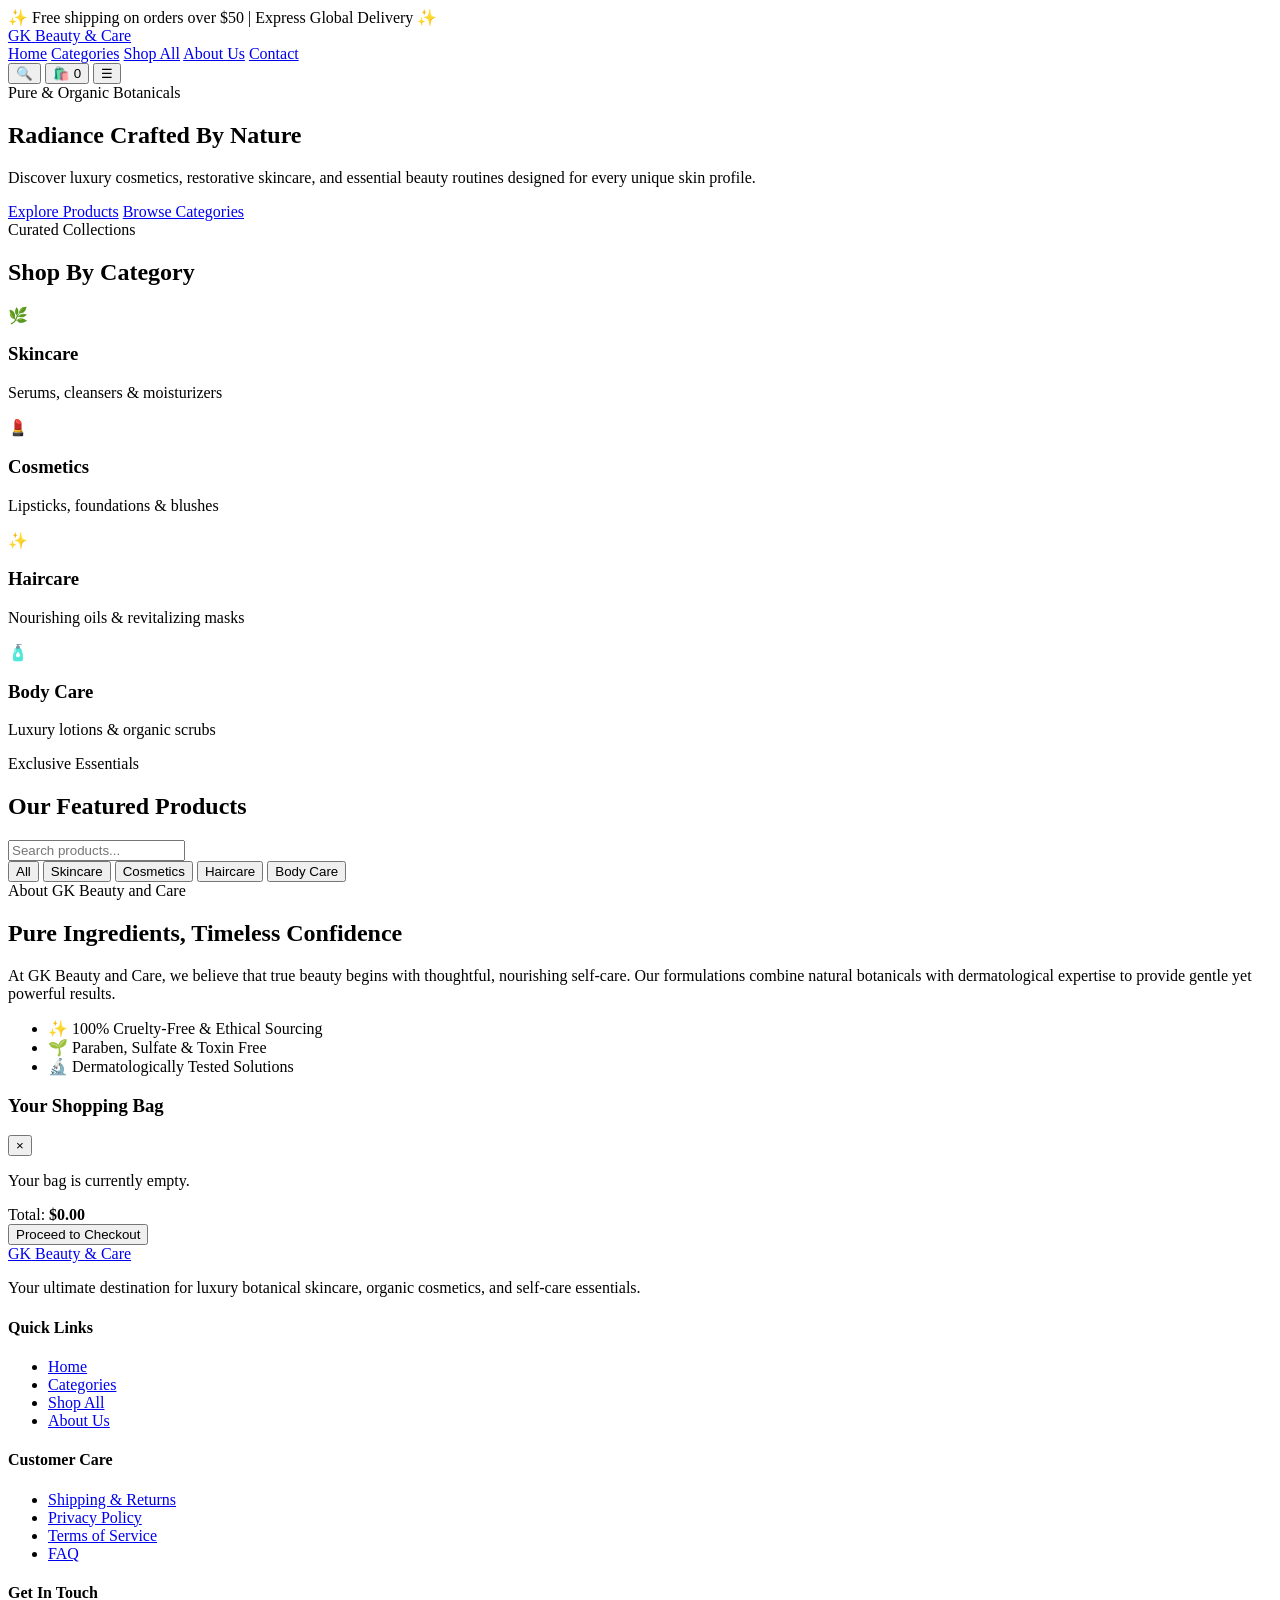
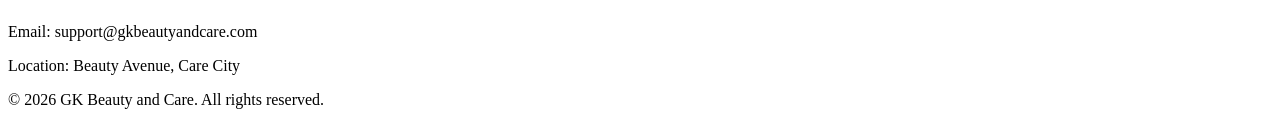
==== index.html @ cb2ba2d8 "Rename Index.html to index.html" ====
<!DOCTYPE html>
<html lang="en">
<head>
  <meta charset="UTF-8" />
  <meta name="viewport" content="width=device-width, initial-scale=1.0" />
  <title>GK Beauty and Care | Premium Cosmetics & Skincare</title>
  <link rel="stylesheet" href="styles.css" />
  <link rel="preconnect" href="https://fonts.googleapis.com">
  <link rel="preconnect" href="https://fonts.gstatic.com" crossorigin>
  <link href="https://fonts.googleapis.com/css2?family=Cormorant+Garamond:wght@400;600;700&family=Plus+Jakarta+Sans:wght@300;400;500;600&display=swap" rel="stylesheet">
</head>
<body>

  <!-- Announcement Bar -->
  <div class="announcement-bar">
    <span>✨ Free shipping on orders over $50 | Express Global Delivery ✨</span>
  </div>

  <!-- Header / Navigation -->
  <header class="navbar">
    <div class="nav-container">
      <a href="#" class="brand-logo">
        <span class="logo-text">GK</span>
        <span class="logo-sub">Beauty & Care</span>
      </a>

      <nav class="nav-links" id="navLinks">
        <a href="#hero">Home</a>
        <a href="#categories">Categories</a>
        <a href="#products">Shop All</a>
        <a href="#about">About Us</a>
        <a href="#contact">Contact</a>
      </nav>

      <div class="nav-actions">
        <button class="icon-btn search-trigger" id="searchBtn" aria-label="Search">
          🔍
        </button>
        <button class="icon-btn cart-trigger" id="cartBtn" aria-label="Cart">
          🛍️ <span class="cart-badge" id="cartCount">0</span>
        </button>
        <button class="mobile-toggle" id="mobileMenuBtn" aria-label="Toggle menu">
          ☰
        </button>
      </div>
    </div>
  </header>

  <!-- Hero Section -->
  <section class="hero" id="hero">
    <div class="hero-content">
      <span class="hero-tag">Pure & Organic Botanicals</span>
      <h1>Radiance Crafted By Nature</h1>
      <p>Discover luxury cosmetics, restorative skincare, and essential beauty routines designed for every unique skin profile.</p>
      <div class="hero-buttons">
        <a href="#products" class="btn btn-primary">Explore Products</a>
        <a href="#categories" class="btn btn-secondary">Browse Categories</a>
      </div>
    </div>
  </section>

  <!-- Categories Section -->
  <section class="categories-section" id="categories">
    <div class="container">
      <div class="section-title">
        <span>Curated Collections</span>
        <h2>Shop By Category</h2>
      </div>

      <div class="categories-grid">
        <div class="category-card" onclick="filterCategory('Skincare')">
          <div class="category-icon">🌿</div>
          <h3>Skincare</h3>
          <p>Serums, cleansers & moisturizers</p>
        </div>
        <div class="category-card" onclick="filterCategory('Cosmetics')">
          <div class="category-icon">💄</div>
          <h3>Cosmetics</h3>
          <p>Lipsticks, foundations & blushes</p>
        </div>
        <div class="category-card" onclick="filterCategory('Haircare')">
          <div class="category-icon">✨</div>
          <h3>Haircare</h3>
          <p>Nourishing oils & revitalizing masks</p>
        </div>
        <div class="category-card" onclick="filterCategory('Body Care')">
          <div class="category-icon">🧴</div>
          <h3>Body Care</h3>
          <p>Luxury lotions & organic scrubs</p>
        </div>
      </div>
    </div>
  </section>

  <!-- Products Section -->
  <section class="products-section" id="products">
    <div class="container">
      <div class="section-title">
        <span>Exclusive Essentials</span>
        <h2>Our Featured Products</h2>
      </div>

      <!-- Filters & Search Bar -->
      <div class="filter-controls">
        <div class="search-box">
          <input type="text" id="searchInput" placeholder="Search products..." onkeyup="filterProducts()" />
        </div>
        <div class="category-buttons">
          <button class="filter-btn active" onclick="filterCategory('all', this)">All</button>
          <button class="filter-btn" onclick="filterCategory('Skincare', this)">Skincare</button>
          <button class="filter-btn" onclick="filterCategory('Cosmetics', this)">Cosmetics</button>
          <button class="filter-btn" onclick="filterCategory('Haircare', this)">Haircare</button>
          <button class="filter-btn" onclick="filterCategory('Body Care', this)">Body Care</button>
        </div>
      </div>

      <!-- Dynamic Product List Container -->
      <div class="products-grid" id="productsGrid">
        <!-- Javascript will generate product cards here -->
      </div>
    </div>
  </section>

  <!-- About Section -->
  <section class="about-section" id="about">
    <div class="container about-container">
      <div class="about-text">
        <span class="hero-tag">About GK Beauty and Care</span>
        <h2>Pure Ingredients, Timeless Confidence</h2>
        <p>At GK Beauty and Care, we believe that true beauty begins with thoughtful, nourishing self-care. Our formulations combine natural botanicals with dermatological expertise to provide gentle yet powerful results.</p>
        <ul class="about-features">
          <li>✨ 100% Cruelty-Free & Ethical Sourcing</li>
          <li>🌱 Paraben, Sulfate & Toxin Free</li>
          <li>🔬 Dermatologically Tested Solutions</li>
        </ul>
      </div>
    </div>
  </section>

  <!-- Shopping Cart Modal -->
  <div class="modal-overlay" id="cartModal">
    <div class="modal-card">
      <div class="modal-header">
        <h3>Your Shopping Bag</h3>
        <button class="close-btn" id="closeCart">&times;</button>
      </div>
      <div class="modal-body" id="cartItems">
        <p class="empty-cart-msg">Your bag is currently empty.</p>
      </div>
      <div class="modal-footer">
        <div class="cart-total-row">
          <span>Total:</span>
          <strong id="cartTotal">$0.00</strong>
        </div>
        <button class="btn btn-primary btn-block" onclick="checkout()">Proceed to Checkout</button>
      </div>
    </div>
  </div>

  <!-- Footer -->
  <footer class="footer" id="contact">
    <div class="container footer-grid">
      <div class="footer-col">
        <a href="#" class="brand-logo">
          <span class="logo-text">GK</span>
          <span class="logo-sub">Beauty & Care</span>
        </a>
        <p>Your ultimate destination for luxury botanical skincare, organic cosmetics, and self-care essentials.</p>
      </div>
      <div class="footer-col">
        <h4>Quick Links</h4>
        <ul>
          <li><a href="#hero">Home</a></li>
          <li><a href="#categories">Categories</a></li>
          <li><a href="#products">Shop All</a></li>
          <li><a href="#about">About Us</a></li>
        </ul>
      </div>
      <div class="footer-col">
        <h4>Customer Care</h4>
        <ul>
          <li><a href="#">Shipping & Returns</a></li>
          <li><a href="#">Privacy Policy</a></li>
          <li><a href="#">Terms of Service</a></li>
          <li><a href="#">FAQ</a></li>
        </ul>
      </div>
      <div class="footer-col">
        <h4>Get In Touch</h4>
        <p>Email: support@gkbeautyandcare.com</p>
        <p>Location: Beauty Avenue, Care City</p>
      </div>
    </div>
    <div class="footer-bottom">
      <p>&copy; 2026 GK Beauty and Care. All rights reserved.</p>
    </div>
  </footer>

  <script src="script.js"></script>
</body>
</html>
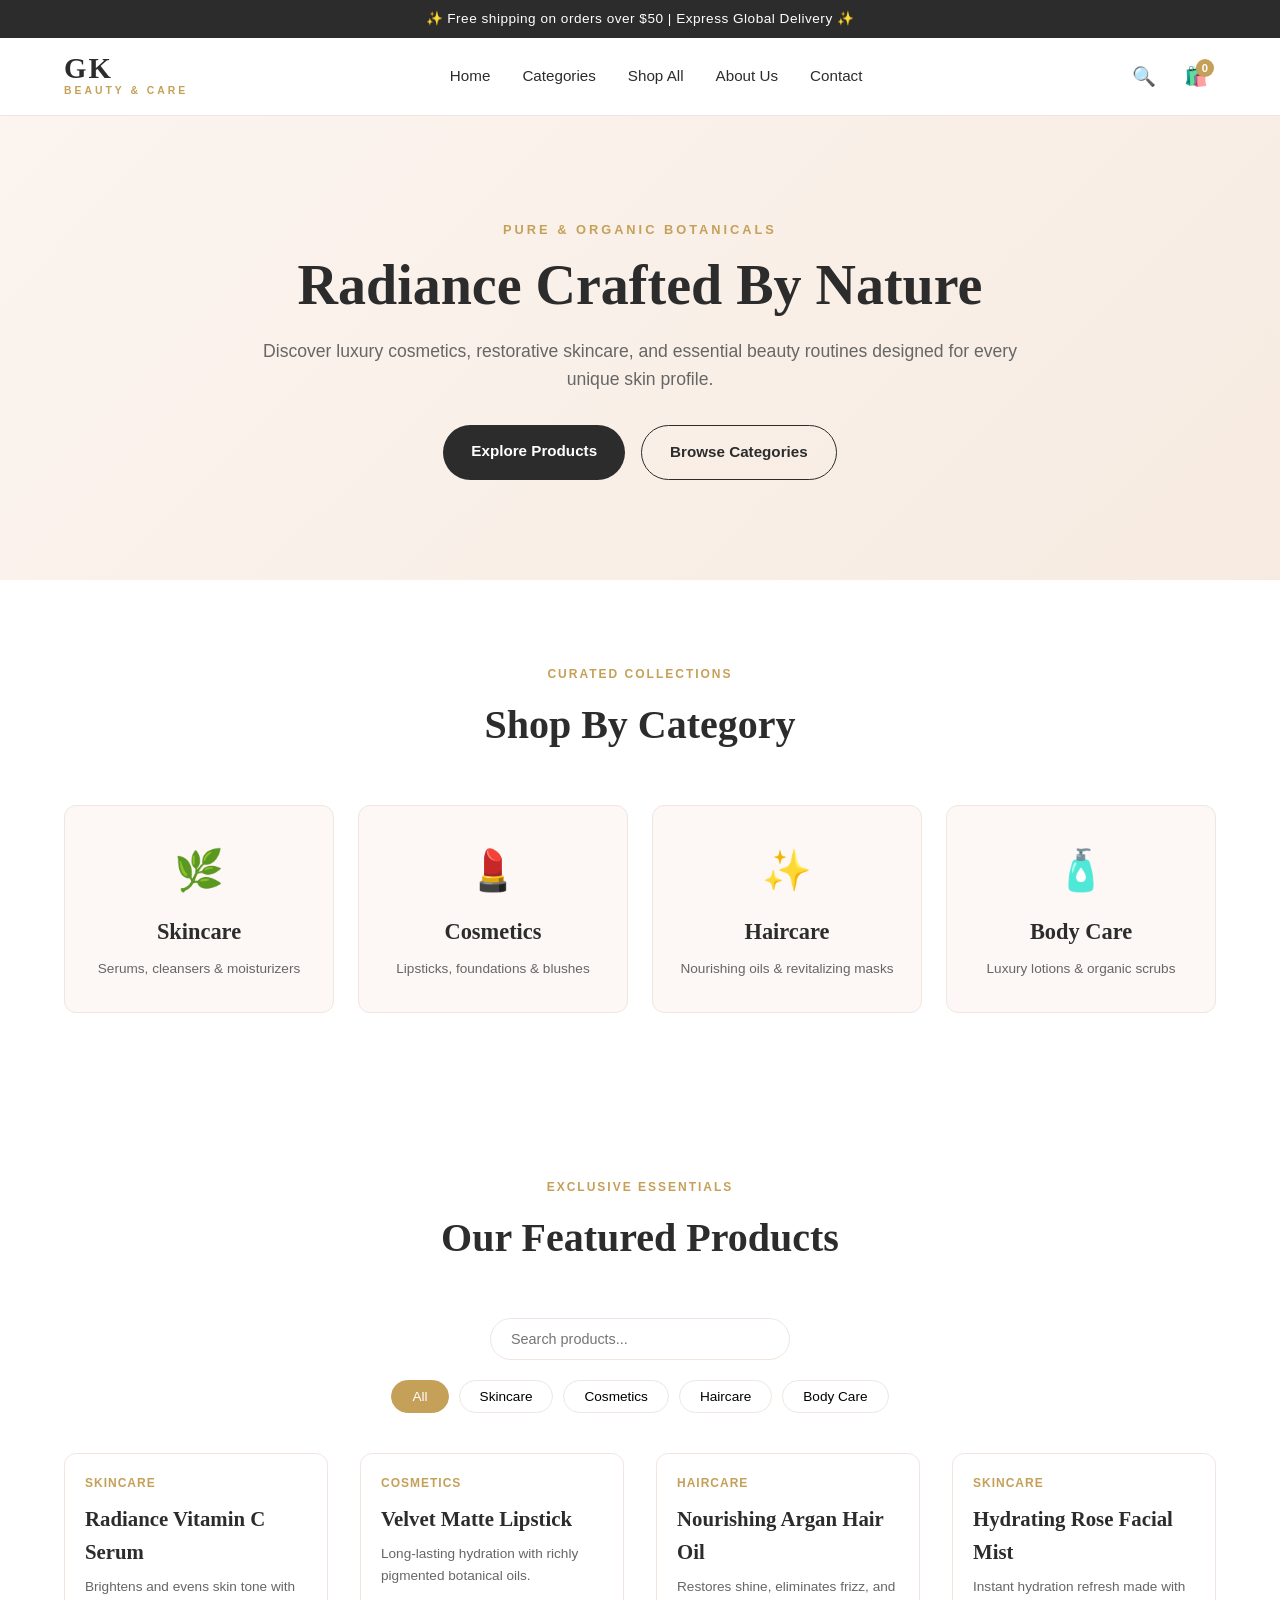
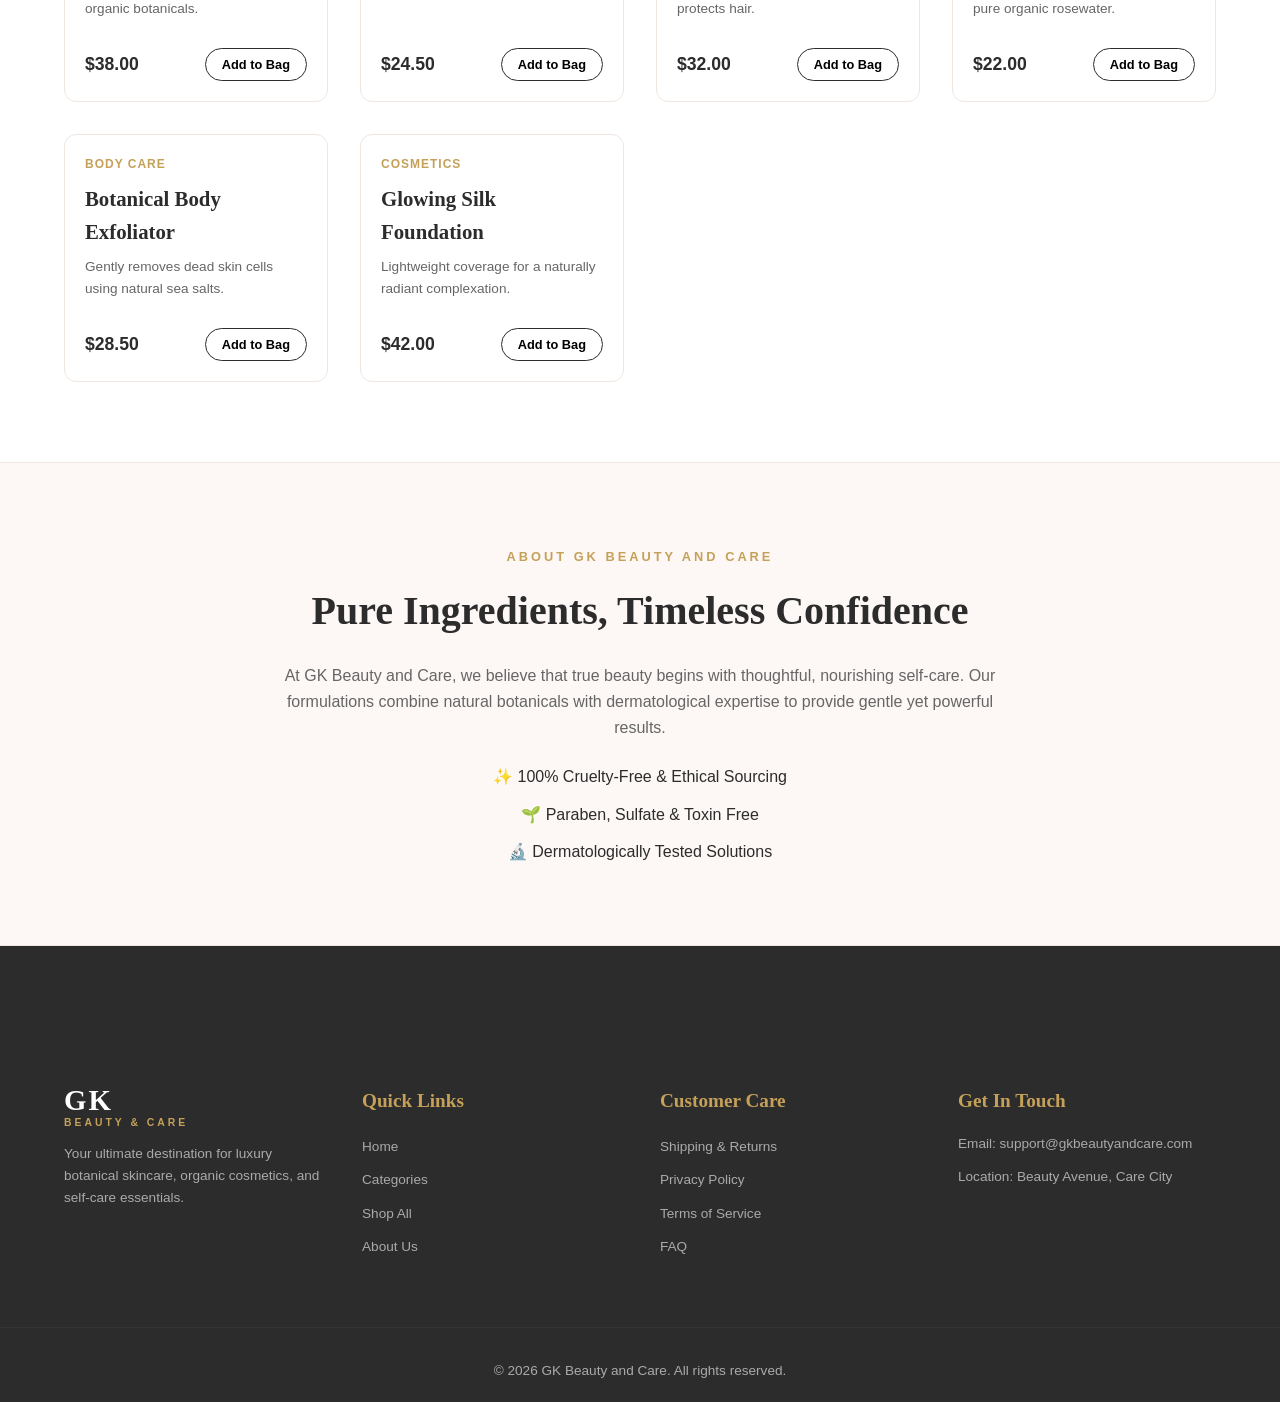
==== commit 005a1c17: "Update index.html" ====
--- a/index.html
+++ b/index.html
@@ -11,12 +11,10 @@
 </head>
 <body>
 
-  <!-- Announcement Bar -->
   <div class="announcement-bar">
     <span>✨ Free shipping on orders over $50 | Express Global Delivery ✨</span>
   </div>
 
-  <!-- Header / Navigation -->
   <header class="navbar">
     <div class="nav-container">
       <a href="#" class="brand-logo">
@@ -33,20 +31,13 @@
       </nav>
 
       <div class="nav-actions">
-        <button class="icon-btn search-trigger" id="searchBtn" aria-label="Search">
-          🔍
-        </button>
-        <button class="icon-btn cart-trigger" id="cartBtn" aria-label="Cart">
-          🛍️ <span class="cart-badge" id="cartCount">0</span>
-        </button>
-        <button class="mobile-toggle" id="mobileMenuBtn" aria-label="Toggle menu">
-          ☰
-        </button>
+        <button class="icon-btn search-trigger" id="searchBtn" aria-label="Search">🔍</button>
+        <button class="icon-btn cart-trigger" id="cartBtn" aria-label="Cart">🛍️ <span class="cart-badge" id="cartCount">0</span></button>
+        <button class="mobile-toggle" id="mobileMenuBtn" aria-label="Toggle menu">☰</button>
       </div>
     </div>
   </header>
 
-  <!-- Hero Section -->
   <section class="hero" id="hero">
     <div class="hero-content">
       <span class="hero-tag">Pure & Organic Botanicals</span>
@@ -59,7 +50,6 @@
     </div>
   </section>
 
-  <!-- Categories Section -->
   <section class="categories-section" id="categories">
     <div class="container">
       <div class="section-title">
@@ -92,7 +82,6 @@
     </div>
   </section>
 
-  <!-- Products Section -->
   <section class="products-section" id="products">
     <div class="container">
       <div class="section-title">
@@ -100,7 +89,6 @@
         <h2>Our Featured Products</h2>
       </div>
 
-      <!-- Filters & Search Bar -->
       <div class="filter-controls">
         <div class="search-box">
           <input type="text" id="searchInput" placeholder="Search products..." onkeyup="filterProducts()" />
@@ -114,14 +102,10 @@
         </div>
       </div>
 
-      <!-- Dynamic Product List Container -->
-      <div class="products-grid" id="productsGrid">
-        <!-- Javascript will generate product cards here -->
-      </div>
+      <div class="products-grid" id="productsGrid"></div>
     </div>
   </section>
 
-  <!-- About Section -->
   <section class="about-section" id="about">
     <div class="container about-container">
       <div class="about-text">
@@ -137,7 +121,6 @@
     </div>
   </section>
 
-  <!-- Shopping Cart Modal -->
   <div class="modal-overlay" id="cartModal">
     <div class="modal-card">
       <div class="modal-header">
@@ -157,7 +140,6 @@
     </div>
   </div>
 
-  <!-- Footer -->
   <footer class="footer" id="contact">
     <div class="container footer-grid">
       <div class="footer-col">
--- a/styles.css
+++ b/styles.css
@@ -0,0 +1,597 @@
+:root {
+  --primary-gold: #c5a059;
+  --dark-gold: #9e7a37;
+  --soft-pink: #fdf8f5;
+  --rose-accent: #e8b4b8;
+  --text-dark: #2c2c2c;
+  --text-muted: #666666;
+  --bg-white: #ffffff;
+  --border-color: #f0e6df;
+  --font-serif: 'Cormorant Garamond', Georgia, serif;
+  --font-sans: 'Plus Jakarta Sans', -apple-system, sans-serif;
+  --shadow-sm: 0 4px 12px rgba(0, 0, 0, 0.05);
+  --shadow-md: 0 8px 24px rgba(0, 0, 0, 0.08);
+  --radius: 12px;
+}
+
+* {
+  margin: 0;
+  padding: 0;
+  box-sizing: border-box;
+}
+
+body {
+  font-family: var(--font-sans);
+  color: var(--text-dark);
+  background-color: #fff;
+  line-height: 1.6;
+}
+
+/* Announcement Bar */
+.announcement-bar {
+  background-color: var(--text-dark);
+  color: #fff;
+  text-align: center;
+  padding: 8px 16px;
+  font-size: 0.85rem;
+  font-weight: 500;
+  letter-spacing: 0.5px;
+}
+
+/* Navbar */
+.navbar {
+  position: sticky;
+  top: 0;
+  background-color: rgba(255, 255, 255, 0.95);
+  backdrop-filter: blur(8px);
+  border-bottom: 1px solid var(--border-color);
+  z-index: 100;
+}
+
+.nav-container {
+  max-width: 1200px;
+  margin: 0 auto;
+  padding: 16px 24px;
+  display: flex;
+  align-items: center;
+  justify-content: space-between;
+}
+
+.brand-logo {
+  text-decoration: none;
+  display: flex;
+  flex-direction: column;
+}
+
+.logo-text {
+  font-family: var(--font-serif);
+  font-size: 1.8rem;
+  font-weight: 700;
+  color: var(--text-dark);
+  line-height: 1;
+  letter-spacing: 2px;
+}
+
+.logo-sub {
+  font-size: 0.65rem;
+  text-transform: uppercase;
+  letter-spacing: 3px;
+  color: var(--primary-gold);
+  font-weight: 600;
+}
+
+.nav-links {
+  display: flex;
+  gap: 32px;
+}
+
+.nav-links a {
+  text-decoration: none;
+  color: var(--text-dark);
+  font-weight: 500;
+  font-size: 0.95rem;
+  transition: color 0.2s ease;
+}
+
+.nav-links a:hover {
+  color: var(--primary-gold);
+}
+
+.nav-actions {
+  display: flex;
+  align-items: center;
+  gap: 12px;
+}
+
+.icon-btn {
+  background: none;
+  border: none;
+  font-size: 1.2rem;
+  cursor: pointer;
+  position: relative;
+  padding: 8px;
+}
+
+.cart-badge {
+  position: absolute;
+  top: 2px;
+  right: 2px;
+  background-color: var(--primary-gold);
+  color: white;
+  font-size: 0.7rem;
+  font-weight: 700;
+  border-radius: 50%;
+  width: 18px;
+  height: 18px;
+  display: flex;
+  align-items: center;
+  justify-content: center;
+}
+
+.mobile-toggle {
+  display: none;
+  background: none;
+  border: none;
+  font-size: 1.5rem;
+  cursor: pointer;
+}
+
+/* Hero Section */
+.hero {
+  background: linear-gradient(135deg, #fbf4ef 0%, #f7ebe1 100%);
+  padding: 100px 24px;
+  text-align: center;
+}
+
+.hero-content {
+  max-width: 800px;
+  margin: 0 auto;
+}
+
+.hero-tag {
+  text-transform: uppercase;
+  font-size: 0.8rem;
+  letter-spacing: 3px;
+  color: var(--primary-gold);
+  font-weight: 600;
+  margin-bottom: 12px;
+  display: inline-block;
+}
+
+.hero h1 {
+  font-family: var(--font-serif);
+  font-size: 3.5rem;
+  font-weight: 700;
+  margin-bottom: 20px;
+  line-height: 1.15;
+}
+
+.hero p {
+  font-size: 1.1rem;
+  color: var(--text-muted);
+  margin-bottom: 32px;
+}
+
+.hero-buttons {
+  display: flex;
+  gap: 16px;
+  justify-content: center;
+}
+
+.btn {
+  padding: 14px 28px;
+  border-radius: 30px;
+  font-weight: 600;
+  font-size: 0.95rem;
+  text-decoration: none;
+  cursor: pointer;
+  transition: all 0.3s ease;
+  border: none;
+}
+
+.btn-primary {
+  background-color: var(--text-dark);
+  color: white;
+}
+
+.btn-primary:hover {
+  background-color: var(--primary-gold);
+}
+
+.btn-secondary {
+  background-color: transparent;
+  color: var(--text-dark);
+  border: 1px solid var(--text-dark);
+}
+
+.btn-secondary:hover {
+  background-color: var(--text-dark);
+  color: white;
+}
+
+.btn-block {
+  width: 100%;
+}
+
+/* Common Layout Containers */
+.container {
+  max-width: 1200px;
+  margin: 0 auto;
+  padding: 80px 24px;
+}
+
+.section-title {
+  text-align: center;
+  margin-bottom: 48px;
+}
+
+.section-title span {
+  text-transform: uppercase;
+  font-size: 0.75rem;
+  letter-spacing: 2px;
+  color: var(--primary-gold);
+  font-weight: 600;
+}
+
+.section-title h2 {
+  font-family: var(--font-serif);
+  font-size: 2.5rem;
+  margin-top: 8px;
+}
+
+/* Categories Grid */
+.categories-grid {
+  display: grid;
+  grid-template-columns: repeat(auto-fit, minmax(220px, 1fr));
+  gap: 24px;
+}
+
+.category-card {
+  background: var(--soft-pink);
+  padding: 32px 24px;
+  border-radius: var(--radius);
+  text-align: center;
+  cursor: pointer;
+  transition: transform 0.3s ease, box-shadow 0.3s ease;
+  border: 1px solid var(--border-color);
+}
+
+.category-card:hover {
+  transform: translateY(-5px);
+  box-shadow: var(--shadow-md);
+  border-color: var(--primary-gold);
+}
+
+.category-icon {
+  font-size: 2.5rem;
+  margin-bottom: 12px;
+}
+
+.category-card h3 {
+  font-family: var(--font-serif);
+  font-size: 1.4rem;
+  margin-bottom: 8px;
+}
+
+.category-card p {
+  font-size: 0.85rem;
+  color: var(--text-muted);
+}
+
+/* Products Section */
+.filter-controls {
+  display: flex;
+  flex-direction: column;
+  gap: 20px;
+  align-items: center;
+  margin-bottom: 40px;
+}
+
+.search-box input {
+  padding: 12px 20px;
+  width: 300px;
+  max-width: 100%;
+  border-radius: 25px;
+  border: 1px solid var(--border-color);
+  font-size: 0.9rem;
+  outline: none;
+}
+
+.search-box input:focus {
+  border-color: var(--primary-gold);
+}
+
+.category-buttons {
+  display: flex;
+  flex-wrap: wrap;
+  gap: 10px;
+  justify-content: center;
+}
+
+.filter-btn {
+  padding: 8px 20px;
+  border-radius: 20px;
+  border: 1px solid var(--border-color);
+  background: white;
+  cursor: pointer;
+  font-size: 0.85rem;
+  font-weight: 500;
+  transition: all 0.2s ease;
+}
+
+.filter-btn.active, .filter-btn:hover {
+  background-color: var(--primary-gold);
+  color: white;
+  border-color: var(--primary-gold);
+}
+
+.products-grid {
+  display: grid;
+  grid-template-columns: repeat(auto-fill, minmax(260px, 1fr));
+  gap: 32px;
+}
+
+.product-card {
+  background: white;
+  border: 1px solid var(--border-color);
+  border-radius: var(--radius);
+  padding: 20px;
+  display: flex;
+  flex-direction: column;
+  justify-content: space-between;
+  transition: box-shadow 0.3s ease;
+}
+
+.product-card:hover {
+  box-shadow: var(--shadow-md);
+}
+
+.product-badge {
+  font-size: 0.75rem;
+  text-transform: uppercase;
+  letter-spacing: 1px;
+  color: var(--primary-gold);
+  font-weight: 600;
+  margin-bottom: 8px;
+}
+
+.product-card h3 {
+  font-family: var(--font-serif);
+  font-size: 1.3rem;
+  margin-bottom: 8px;
+}
+
+.product-card p {
+  font-size: 0.85rem;
+  color: var(--text-muted);
+  margin-bottom: 16px;
+  flex-grow: 1;
+}
+
+.product-bottom {
+  display: flex;
+  align-items: center;
+  justify-content: space-between;
+  margin-top: 12px;
+}
+
+.product-price {
+  font-weight: 700;
+  font-size: 1.1rem;
+}
+
+.add-cart-btn {
+  padding: 8px 16px;
+  border-radius: 20px;
+  border: 1px solid var(--text-dark);
+  background: transparent;
+  font-size: 0.8rem;
+  font-weight: 600;
+  cursor: pointer;
+  transition: all 0.2s ease;
+}
+
+.add-cart-btn:hover {
+  background: var(--text-dark);
+  color: white;
+}
+
+/* About Section */
+.about-section {
+  background-color: var(--soft-pink);
+  border-top: 1px solid var(--border-color);
+  border-bottom: 1px solid var(--border-color);
+}
+
+.about-container {
+  max-width: 800px;
+  text-align: center;
+}
+
+.about-text h2 {
+  font-family: var(--font-serif);
+  font-size: 2.5rem;
+  margin-bottom: 20px;
+}
+
+.about-text p {
+  color: var(--text-muted);
+  margin-bottom: 24px;
+}
+
+.about-features {
+  list-style: none;
+  display: flex;
+  flex-direction: column;
+  gap: 12px;
+  align-items: center;
+  font-weight: 500;
+}
+
+/* Cart Modal */
+.modal-overlay {
+  position: fixed;
+  top: 0;
+  left: 0;
+  width: 100%;
+  height: 100%;
+  background: rgba(0, 0, 0, 0.4);
+  backdrop-filter: blur(4px);
+  display: none;
+  justify-content: flex-end;
+  z-index: 1000;
+}
+
+.modal-overlay.active {
+  display: flex;
+}
+
+.modal-card {
+  background: white;
+  width: 100%;
+  max-width: 400px;
+  height: 100%;
+  padding: 24px;
+  display: flex;
+  flex-direction: column;
+  box-shadow: -5px 0 25px rgba(0,0,0,0.1);
+}
+
+.modal-header {
+  display: flex;
+  justify-content: space-between;
+  align-items: center;
+  border-bottom: 1px solid var(--border-color);
+  padding-bottom: 16px;
+}
+
+.close-btn {
+  background: none;
+  border: none;
+  font-size: 1.8rem;
+  cursor: pointer;
+}
+
+.modal-body {
+  flex-grow: 1;
+  overflow-y: auto;
+  padding: 20px 0;
+}
+
+.cart-item {
+  display: flex;
+  justify-content: space-between;
+  align-items: center;
+  margin-bottom: 16px;
+  padding-bottom: 12px;
+  border-bottom: 1px dashed var(--border-color);
+}
+
+.cart-item-info h4 {
+  font-size: 0.95rem;
+}
+
+.cart-item-info p {
+  font-size: 0.8rem;
+  color: var(--text-muted);
+}
+
+.modal-footer {
+  border-top: 1px solid var(--border-color);
+  padding-top: 20px;
+}
+
+.cart-total-row {
+  display: flex;
+  justify-content: space-between;
+  font-size: 1.1rem;
+  margin-bottom: 16px;
+}
+
+/* Footer */
+.footer {
+  background-color: var(--text-dark);
+  color: white;
+  padding-top: 60px;
+}
+
+.footer-grid {
+  display: grid;
+  grid-template-columns: repeat(auto-fit, minmax(200px, 1fr));
+  gap: 40px;
+  padding-bottom: 60px;
+}
+
+.footer .logo-text {
+  color: white;
+}
+
+.footer p {
+  color: #aaa;
+  font-size: 0.85rem;
+  margin-top: 12px;
+}
+
+.footer-col h4 {
+  font-family: var(--font-serif);
+  font-size: 1.2rem;
+  margin-bottom: 16px;
+  color: var(--primary-gold);
+}
+
+.footer-col ul {
+  list-style: none;
+}
+
+.footer-col ul li {
+  margin-bottom: 8px;
+}
+
+.footer-col ul li a {
+  color: #aaa;
+  text-decoration: none;
+  font-size: 0.85rem;
+}
+
+.footer-col ul li a:hover {
+  color: white;
+}
+
+.footer-bottom {
+  text-align: center;
+  padding: 20px;
+  border-top: 1px solid #333;
+  color: #888;
+  font-size: 0.8rem;
+}
+
+/* Mobile Responsiveness */
+@media (max-width: 768px) {
+  .nav-links {
+    display: none;
+    position: absolute;
+    top: 100%;
+    left: 0;
+    width: 100%;
+    background: white;
+    flex-direction: column;
+    padding: 20px;
+    box-shadow: var(--shadow-md);
+  }
+
+  .nav-links.active {
+    display: flex;
+  }
+
+  .mobile-toggle {
+    display: block;
+  }
+
+  .hero h1 {
+    font-size: 2.5rem;
+  }
+
+  .hero-buttons {
+    flex-direction: column;
+  }
+}
